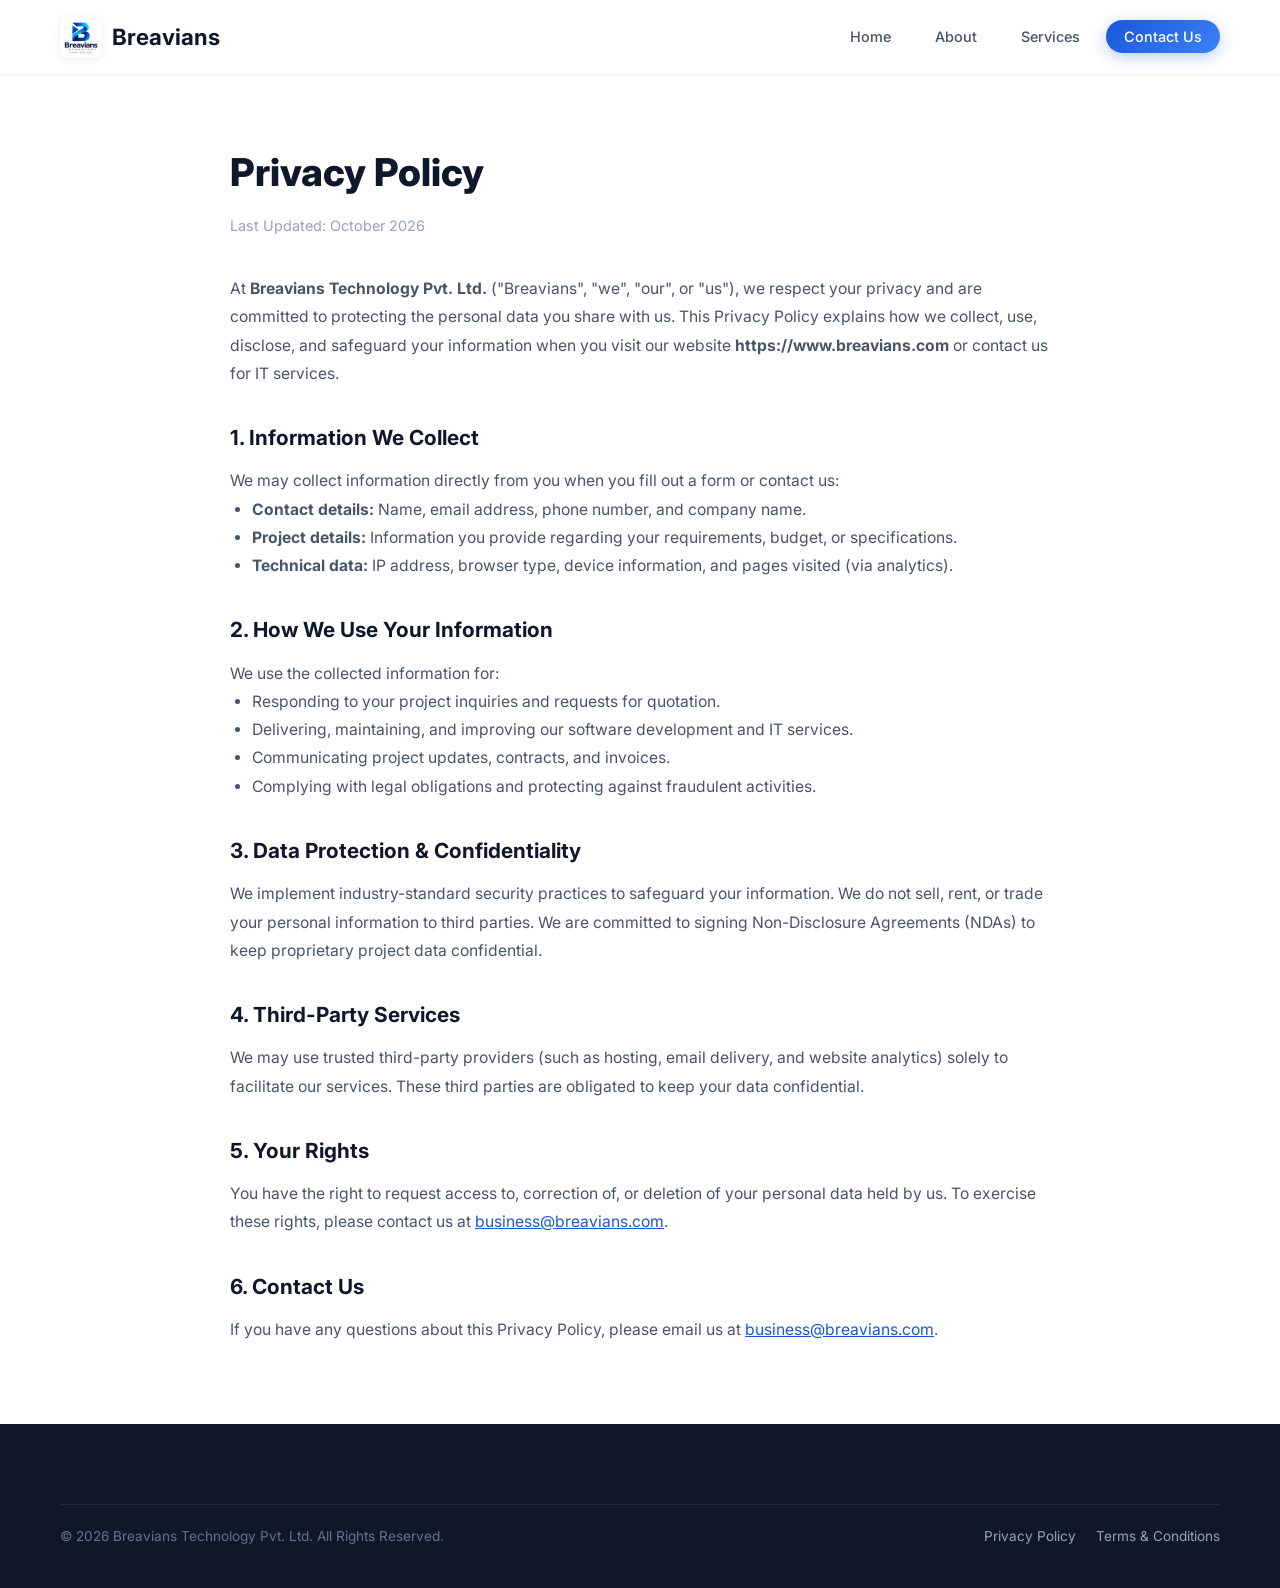
==== privacy.html @ d1aaceca "Add tech marquee, industries, 4-step process, engagement models, FAQ, SEO metadata, sitemap, robots." ====
<!DOCTYPE html>
<html lang="en">
<head>
    <meta charset="UTF-8">
    <meta name="viewport" content="width=device-width, initial-scale=1.0">
    <meta name="description" content="Privacy Policy - Breavians Technology Pvt. Ltd.">
    <title>Privacy Policy - Breavians Technology Pvt. Ltd.</title>
    <link rel="icon" type="image/png" href="images/logo.png">
    <link rel="stylesheet" href="css/style.css">
    <link rel="preconnect" href="https://fonts.googleapis.com">
    <link rel="preconnect" href="https://fonts.gstatic.com" crossorigin>
    <link href="https://fonts.googleapis.com/css2?family=Inter:wght@300;400;500;600;700;800&display=swap" rel="stylesheet">
    <link rel="stylesheet" href="https://cdnjs.cloudflare.com/ajax/libs/font-awesome/6.5.1/css/all.min.css">
</head>
<body>

    <!-- ========== NAVBAR ========== -->
    <nav class="navbar solid" id="navbar">
        <div class="container nav-container">
            <a href="index.html#home" class="logo">
                <img src="images/logo.png" alt="Breavians Technology" class="logo-img">
                <span class="logo-text">Breavians</span>
            </a>
            <ul class="nav-links" id="navLinks">
                <li><a href="index.html#home">Home</a></li>
                <li><a href="index.html#about">About</a></li>
                <li><a href="index.html#services">Services</a></li>
                <li><a href="index.html#contact" class="nav-cta">Contact Us</a></li>
            </ul>
        </div>
    </nav>

    <!-- ========== CONTENT ========== -->
    <main class="legal-page">
        <div class="container">
            <h1>Privacy Policy</h1>
            <p class="legal-updated">Last Updated: October 2026</p>

            <p>At <strong>Breavians Technology Pvt. Ltd.</strong> ("Breavians", "we", "our", or "us"), we respect your privacy and are committed to protecting the personal data you share with us. This Privacy Policy explains how we collect, use, disclose, and safeguard your information when you visit our website <strong>https://www.breavians.com</strong> or contact us for IT services.</p>

            <h2>1. Information We Collect</h2>
            <p>We may collect information directly from you when you fill out a form or contact us:</p>
            <ul>
                <li><strong>Contact details:</strong> Name, email address, phone number, and company name.</li>
                <li><strong>Project details:</strong> Information you provide regarding your requirements, budget, or specifications.</li>
                <li><strong>Technical data:</strong> IP address, browser type, device information, and pages visited (via analytics).</li>
            </ul>

            <h2>2. How We Use Your Information</h2>
            <p>We use the collected information for:</p>
            <ul>
                <li>Responding to your project inquiries and requests for quotation.</li>
                <li>Delivering, maintaining, and improving our software development and IT services.</li>
                <li>Communicating project updates, contracts, and invoices.</li>
                <li>Complying with legal obligations and protecting against fraudulent activities.</li>
            </ul>

            <h2>3. Data Protection & Confidentiality</h2>
            <p>We implement industry-standard security practices to safeguard your information. We do not sell, rent, or trade your personal information to third parties. We are committed to signing Non-Disclosure Agreements (NDAs) to keep proprietary project data confidential.</p>

            <h2>4. Third-Party Services</h2>
            <p>We may use trusted third-party providers (such as hosting, email delivery, and website analytics) solely to facilitate our services. These third parties are obligated to keep your data confidential.</p>

            <h2>5. Your Rights</h2>
            <p>You have the right to request access to, correction of, or deletion of your personal data held by us. To exercise these rights, please contact us at <a href="mailto:business@breavians.com">business@breavians.com</a>.</p>

            <h2>6. Contact Us</h2>
            <p>If you have any questions about this Privacy Policy, please email us at <a href="mailto:business@breavians.com">business@breavians.com</a>.</p>
        </div>
    </main>

    <!-- ========== FOOTER ========== -->
    <footer class="footer">
        <div class="container">
            <div class="footer-bottom">
                <p>&copy; 2026 Breavians Technology Pvt. Ltd. All Rights Reserved.</p>
                <div class="footer-legal">
                    <a href="privacy.html">Privacy Policy</a>
                    <a href="terms.html">Terms &amp; Conditions</a>
                </div>
            </div>
        </div>
    </footer>

</body>
</html>
---- css/style.css ----
/* ========== CSS VARIABLES & RESET ========== */
:root {
    --primary: #1a56db;
    --primary-light: #2563eb;
    --primary-dark: #1e40af;
    --primary-bg: #eff6ff;
    --accent: #3b82f6;
    --white: #ffffff;
    --gray-50: #f8fafc;
    --gray-100: #f1f5f9;
    --gray-200: #e2e8f0;
    --gray-300: #cbd5e1;
    --gray-400: #94a3b8;
    --gray-500: #64748b;
    --gray-600: #475569;
    --gray-700: #334155;
    --gray-800: #1e293b;
    --gray-900: #0f172a;
    --gradient: linear-gradient(135deg, var(--primary) 0%, var(--accent) 100%);
    --shadow-sm: 0 1px 3px rgba(0,0,0,0.08);
    --shadow-md: 0 4px 20px rgba(0,0,0,0.1);
    --shadow-lg: 0 10px 40px rgba(0,0,0,0.12);
    --shadow-xl: 0 20px 60px rgba(0,0,0,0.15);
    --radius-sm: 8px;
    --radius-md: 12px;
    --radius-lg: 20px;
    --radius-xl: 28px;
    --transition: all 0.3s ease;
}

*, *::before, *::after { margin: 0; padding: 0; box-sizing: border-box; }

html { scroll-behavior: smooth; scroll-padding-top: 80px; }

body {
    font-family: 'Inter', -apple-system, BlinkMacSystemFont, sans-serif;
    color: var(--gray-700);
    background: var(--white);
    line-height: 1.7;
    overflow-x: hidden;
}

a { text-decoration: none; color: inherit; transition: var(--transition); }
ul { list-style: none; }
img { max-width: 100%; display: block; }

.container {
    max-width: 1200px;
    margin: 0 auto;
    padding: 0 20px;
}

/* ========== BUTTONS ========== */
.btn {
    display: inline-flex;
    align-items: center;
    gap: 8px;
    padding: 14px 32px;
    border-radius: 50px;
    font-weight: 600;
    font-size: 0.95rem;
    cursor: pointer;
    transition: var(--transition);
    border: 2px solid transparent;
}

.btn-primary {
    background: var(--gradient);
    color: var(--white);
    box-shadow: 0 4px 15px rgba(26,86,219,0.4);
}

.btn-primary:hover {
    transform: translateY(-2px);
    box-shadow: 0 8px 25px rgba(26,86,219,0.5);
}

.btn-outline {
    border-color: var(--primary);
    color: var(--primary);
    background: transparent;
}

.btn-outline:hover {
    background: var(--primary);
    color: var(--white);
    transform: translateY(-2px);
}

.btn-lg { padding: 18px 40px; font-size: 1.05rem; }
.btn-full { width: 100%; justify-content: center; }

/* ========== GRADIENT TEXT ========== */
.gradient-text {
    background: var(--gradient);
    -webkit-background-clip: text;
    -webkit-text-fill-color: transparent;
    background-clip: text;
}

/* ========== SECTION COMMON ========== */
.section-header {
    text-align: center;
    margin-bottom: 60px;
}

.section-tag {
    display: inline-block;
    background: var(--primary-bg);
    color: var(--primary);
    padding: 6px 20px;
    border-radius: 50px;
    font-size: 0.85rem;
    font-weight: 600;
    margin-bottom: 16px;
    letter-spacing: 0.5px;
}

.section-header h2 {
    font-size: 2.5rem;
    font-weight: 800;
    color: var(--gray-900);
    margin-bottom: 16px;
}

.section-subtitle {
    font-size: 1.1rem;
    color: var(--gray-500);
    max-width: 600px;
    margin: 0 auto;
}


/* ========== NAVBAR ========== */
.navbar {
    position: fixed;
    top: 0;
    left: 0;
    right: 0;
    z-index: 1000;
    padding: 16px 0;
    transition: var(--transition);
}

.navbar.scrolled {
    background: rgba(255,255,255,0.95);
    backdrop-filter: blur(20px);
    box-shadow: var(--shadow-sm);
    padding: 10px 0;
}

.nav-container {
    display: flex;
    align-items: center;
    justify-content: space-between;
}

.logo {
    display: flex;
    align-items: center;
    gap: 10px;
    font-weight: 700;
    font-size: 1.4rem;
}

.logo-img {
    width: 42px;
    height: 42px;
    object-fit: contain;
    border-radius: var(--radius-sm);
    box-shadow: 0 2px 8px rgba(0, 0, 0, 0.08);
}

.logo-icon {
    width: 40px;
    height: 40px;
    background: var(--gradient);
    color: var(--white);
    border-radius: var(--radius-sm);
    display: flex;
    align-items: center;
    justify-content: center;
    font-weight: 800;
    font-size: 1.2rem;
}

.logo-text { color: var(--gray-900); }

.footer-brand .logo .logo-text {
    color: var(--white);
}

.footer-brand .logo-img {
    background: var(--white);
    padding: 2px;
}

.nav-links {
    display: flex;
    align-items: center;
    gap: 8px;
}

.nav-links a {
    padding: 8px 18px;
    border-radius: 50px;
    font-size: 0.9rem;
    font-weight: 500;
    color: var(--gray-600);
    transition: var(--transition);
}

.nav-links a:hover,
.nav-links a.active {
    color: var(--primary);
    background: var(--primary-bg);
}

.nav-cta {
    background: var(--gradient) !important;
    color: var(--white) !important;
    box-shadow: 0 4px 15px rgba(26,86,219,0.3);
}

.nav-cta:hover {
    transform: translateY(-2px);
    box-shadow: 0 6px 20px rgba(26,86,219,0.4) !important;
}

.hamburger {
    display: none;
    flex-direction: column;
    gap: 5px;
    background: none;
    border: none;
    cursor: pointer;
    padding: 5px;
}

.hamburger span {
    width: 25px;
    height: 2.5px;
    background: var(--gray-800);
    border-radius: 5px;
    transition: var(--transition);
}

.hamburger.active span:nth-child(1) { transform: rotate(45deg) translate(5px, 5px); }
.hamburger.active span:nth-child(2) { opacity: 0; }
.hamburger.active span:nth-child(3) { transform: rotate(-45deg) translate(5px, -5px); }


/* ========== HERO SECTION ========== */
.hero {
    min-height: 100vh;
    display: flex;
    align-items: center;
    position: relative;
    overflow: hidden;
    background: linear-gradient(135deg, #f0f7ff 0%, #e8f0fe 50%, #f8faff 100%);
    padding-top: 80px;
}

.hero-bg-shapes { position: absolute; inset: 0; pointer-events: none; }

.shape {
    position: absolute;
    border-radius: 50%;
    opacity: 0.15;
    filter: blur(60px);
}

.shape-1 {
    width: 500px; height: 500px;
    background: var(--primary);
    top: -100px; right: -100px;
}

.shape-2 {
    width: 400px; height: 400px;
    background: var(--accent);
    bottom: -100px; left: -100px;
}

.shape-3 {
    width: 300px; height: 300px;
    background: #8b5cf6;
    top: 50%; left: 50%;
    transform: translate(-50%, -50%);
}

.hero-container {
    display: grid;
    grid-template-columns: 1fr 1fr;
    gap: 60px;
    align-items: center;
    position: relative;
    z-index: 1;
}

.hero-badge {
    display: inline-block;
    background: rgba(26,86,219,0.1);
    color: var(--primary);
    padding: 8px 20px;
    border-radius: 50px;
    font-size: 0.9rem;
    font-weight: 500;
    margin-bottom: 20px;
    border: 1px solid rgba(26,86,219,0.15);
}

.hero-content h1 {
    font-size: 3.5rem;
    font-weight: 800;
    color: var(--gray-900);
    line-height: 1.15;
    margin-bottom: 20px;
}

.hero-description {
    font-size: 1.15rem;
    color: var(--gray-500);
    margin-bottom: 32px;
    max-width: 520px;
    line-height: 1.8;
}

.hero-buttons {
    display: flex;
    gap: 16px;
    margin-bottom: 40px;
    flex-wrap: wrap;
}

.hero-trust {
    display: flex;
    gap: 24px;
    flex-wrap: wrap;
}

.trust-item {
    display: flex;
    align-items: center;
    gap: 8px;
    font-size: 0.85rem;
    color: var(--gray-500);
}

.trust-item i { color: var(--primary); font-size: 0.9rem; }

/* Hero Code Window */
.hero-visual { display: flex; justify-content: center; }

.code-window {
    background: var(--gray-900);
    border-radius: var(--radius-md);
    overflow: hidden;
    box-shadow: var(--shadow-xl);
    width: 100%;
    max-width: 440px;
    transform: perspective(1000px) rotateY(-5deg) rotateX(3deg);
    transition: transform 0.5s ease;
}

.code-window:hover { transform: perspective(1000px) rotateY(0) rotateX(0); }

.code-header {
    display: flex;
    gap: 8px;
    padding: 14px 18px;
    background: rgba(255,255,255,0.06);
}

.dot { width: 12px; height: 12px; border-radius: 50%; }
.dot.red { background: #ff5f57; }
.dot.yellow { background: #febc2e; }
.dot.green { background: #28c840; }

.code-body {
    padding: 20px 24px 28px;
    font-family: 'Fira Code', 'Courier New', monospace;
    font-size: 0.85rem;
    line-height: 1.8;
}

.code-body pre { margin: 0; }
.code-body code { color: #e2e8f0; }
.code-keyword { color: #c084fc; }
.code-var { color: #67e8f9; }
.code-key { color: #93c5fd; }
.code-string { color: #86efac; }

/* Hero Scroll Indicator */
.hero-scroll {
    position: absolute;
    bottom: 30px;
    left: 50%;
    transform: translateX(-50%);
    z-index: 2;
}

.hero-scroll a {
    display: flex;
    flex-direction: column;
    align-items: center;
    gap: 8px;
    color: var(--gray-400);
    font-size: 0.8rem;
}

.mouse {
    width: 26px; height: 40px;
    border: 2px solid var(--gray-400);
    border-radius: 15px;
    display: flex;
    justify-content: center;
    padding-top: 8px;
}

.wheel {
    width: 4px; height: 8px;
    background: var(--gray-400);
    border-radius: 4px;
    animation: scroll-wheel 1.5s ease-in-out infinite;
}

@keyframes scroll-wheel {
    0% { opacity: 1; transform: translateY(0); }
    100% { opacity: 0; transform: translateY(12px); }
}


/* ========== ABOUT SECTION ========== */
.about {
    padding: 100px 0;
    background: var(--white);
}

.about-grid {
    display: grid;
    grid-template-columns: 1.2fr 0.8fr;
    gap: 60px;
    align-items: center;
}

.about-content h3 {
    font-size: 1.8rem;
    font-weight: 700;
    color: var(--gray-900);
    margin-bottom: 20px;
    line-height: 1.3;
}

.about-content > p {
    color: var(--gray-500);
    margin-bottom: 16px;
    font-size: 1rem;
}

.about-features {
    margin-top: 32px;
    display: flex;
    flex-direction: column;
    gap: 20px;
}

.about-feature {
    display: flex;
    gap: 16px;
    align-items: flex-start;
}

.feature-icon {
    width: 48px;
    height: 48px;
    min-width: 48px;
    background: var(--primary-bg);
    color: var(--primary);
    border-radius: var(--radius-sm);
    display: flex;
    align-items: center;
    justify-content: center;
    font-size: 1.2rem;
}

.about-feature h4 {
    font-size: 1rem;
    font-weight: 600;
    color: var(--gray-800);
    margin-bottom: 4px;
}

.about-feature p {
    font-size: 0.9rem;
    color: var(--gray-500);
    line-height: 1.5;
}

.about-visual { display: flex; justify-content: center; }

.about-image-wrapper { position: relative; }

.about-pattern {
    width: 280px;
    height: 280px;
    border-radius: var(--radius-lg);
    background: var(--gradient);
    opacity: 0.1;
    position: absolute;
    top: -20px;
    right: -20px;
}

.about-card {
    background: var(--white);
    border: 1px solid var(--gray-200);
    border-radius: var(--radius-lg);
    padding: 40px;
    position: relative;
    z-index: 1;
    box-shadow: var(--shadow-lg);
    max-width: 340px;
    text-align: center;
}

.about-card-icon {
    width: 64px;
    height: 64px;
    background: var(--gradient);
    color: var(--white);
    border-radius: var(--radius-md);
    display: flex;
    align-items: center;
    justify-content: center;
    font-size: 1.5rem;
    margin: 0 auto 20px;
}

.about-card h4 {
    font-size: 1.2rem;
    font-weight: 700;
    color: var(--gray-900);
    margin-bottom: 12px;
}

.about-card p {
    color: var(--gray-500);
    font-size: 0.95rem;
    line-height: 1.6;
}

/* ========== SERVICES SECTION ========== */
.services {
    padding: 100px 0;
    background: var(--gray-50);
}

.services-grid {
    display: grid;
    grid-template-columns: repeat(3, 1fr);
    gap: 28px;
}

.service-card {
    background: var(--white);
    border: 1px solid var(--gray-200);
    border-radius: var(--radius-lg);
    padding: 36px;
    transition: var(--transition);
    position: relative;
    overflow: hidden;
}

.service-card::before {
    content: '';
    position: absolute;
    top: 0;
    left: 0;
    right: 0;
    height: 4px;
    background: var(--gradient);
    transform: scaleX(0);
    transition: transform 0.4s ease;
}

.service-card:hover {
    transform: translateY(-8px);
    box-shadow: var(--shadow-lg);
    border-color: transparent;
}

.service-card:hover::before { transform: scaleX(1); }

.service-card.featured {
    border-color: var(--primary);
    background: linear-gradient(135deg, #f0f7ff 0%, #fff 100%);
}

.featured-badge {
    position: absolute;
    top: 16px;
    right: 16px;
    background: var(--gradient);
    color: var(--white);
    padding: 4px 14px;
    border-radius: 50px;
    font-size: 0.75rem;
    font-weight: 600;
}

.service-icon {
    width: 56px;
    height: 56px;
    background: var(--primary-bg);
    color: var(--primary);
    border-radius: var(--radius-md);
    display: flex;
    align-items: center;
    justify-content: center;
    font-size: 1.4rem;
    margin-bottom: 20px;
}

.service-card h3 {
    font-size: 1.2rem;
    font-weight: 700;
    color: var(--gray-900);
    margin-bottom: 12px;
}

.service-card > p {
    color: var(--gray-500);
    font-size: 0.92rem;
    margin-bottom: 20px;
    line-height: 1.6;
}

.service-features {
    margin-bottom: 20px;
    display: flex;
    flex-direction: column;
    gap: 8px;
}

.service-features li {
    display: flex;
    align-items: center;
    gap: 10px;
    font-size: 0.88rem;
    color: var(--gray-600);
}

.service-features li i {
    color: var(--primary);
    font-size: 0.75rem;
}

.service-link {
    display: inline-flex;
    align-items: center;
    gap: 6px;
    color: var(--primary);
    font-weight: 600;
    font-size: 0.9rem;
}

.service-link:hover { gap: 12px; }

/* ========== STATS SECTION ========== */
.stats {
    padding: 100px 0;
    background: var(--white);
}

.stats-grid {
    display: grid;
    grid-template-columns: repeat(4, 1fr);
    gap: 30px;
    text-align: center;
}

.stat-card {
    background: var(--gray-50);
    padding: 40px 20px;
    border-radius: var(--radius-lg);
    box-shadow: var(--shadow-sm);
    position: relative;
    overflow: hidden;
}

.stat-icon {
    font-size: 2rem;
    color: var(--primary);
    margin-bottom: 12px;
}

.stat-number,
.stat-suffix {
    display: inline-block;
}

.stat-number {
    font-size: 2.5rem;
    font-weight: 800;
    color: var(--gray-900);
    line-height: 1;
    margin-bottom: 4px;
}

.stat-suffix {
    font-size: 1.5rem;
    font-weight: 600;
    color: var(--gray-600);
    margin-left: 2px;
}

.stat-card p {
    font-size: 1rem;
    color: var(--gray-500);
    margin-top: 4px;
}

/* ========== CTA SECTION ========== */
.cta-section {
    padding: 80px 0;
    background: var(--gradient);
    color: var(--white);
    text-align: center;
}

.cta-card h2 {
    font-size: 2.2rem;
    font-weight: 800;
    margin-bottom: 20px;
}

.cta-card p {
    font-size: 1.1rem;
    margin-bottom: 30px;
    max-width: 560px;
    margin-left: auto;
    margin-right: auto;
}

/* ========== CONTACT SECTION ========== */
.contact {
    padding: 100px 0;
    background: var(--white);
}

.contact-grid {
    display: grid;
    grid-template-columns: 1fr 1.2fr;
    gap: 50px;
}

.contact-info {
    display: flex;
    flex-direction: column;
    gap: 30px;
}

.contact-card {
    display: flex;
    align-items: center;
    gap: 20px;
    background: var(--gray-50);
    padding: 20px;
    border-radius: var(--radius-md);
    transition: var(--transition);
}

.contact-card:hover {
    background: var(--primary-bg);
    color: var(--primary);
}

.contact-icon {
    font-size: 1.8rem;
    color: var(--primary);
}

.contact-socials h4 {
    margin-bottom: 12px;
    font-size: 1rem;
    color: var(--gray-800);
}

.social-links a {
    display: inline-block;
    margin-right: 12px;
    font-size: 1.4rem;
    color: var(--gray-600);
    transition: var(--transition);
}

.social-links a:hover {
    color: var(--primary);
    transform: translateY(-2px);
}

/* Contact Form */
.contact-form {
    background: var(--gray-50);
    padding: 30px;
    border-radius: var(--radius-lg);
    box-shadow: var(--shadow-sm);
}

.form-row {
    display: flex;
    gap: 20px;
    flex-wrap: wrap;
    margin-bottom: 20px;
}

.form-group {
    flex: 1;
    display: flex;
    flex-direction: column;
    gap: 6px;
}

.form-group label {
    font-size: 0.9rem;
    font-weight: 600;
    color: var(--gray-800);
}

.form-group input,
.form-group select,
.form-group textarea {
    padding: 12px 16px;
    border: 1px solid var(--gray-300);
    border-radius: var(--radius-sm);
    font-size: 0.95rem;
    background: var(--white);
    transition: var(--transition);
}

.form-group input:focus,
.form-group select:focus,
.form-group textarea:focus {
    border-color: var(--primary);
    outline: none;
    box-shadow: 0 0 0 3px rgba(26,86,219,0.1);
}

/* ========== FOOTER ========== */
.footer {
    background: var(--gray-900);
    color: var(--gray-200);
    padding: 80px 0 40px;
    font-size: 0.95rem;
}

.footer-grid {
    display: grid;
    grid-template-columns: repeat(4, 1fr);
    gap: 30px;
    margin-bottom: 40px;
}

.footer-brand .logo {
    margin-bottom: 14px;
}

.footer-brand p {
    font-size: 0.9rem;
    line-height: 1.6;
    margin-bottom: 20px;
    color: var(--gray-300);
}

.footer-links h4 {
    font-size: 1rem;
    margin-bottom: 12px;
    color: var(--gray-100);
}

.footer-links ul li {
    margin-bottom: 8px;
}

.footer-links a {
    color: var(--gray-400);
    transition: var(--transition);
}

.footer-links a:hover {
    color: var(--primary);
}

.footer-bottom {
    text-align: center;
    border-top: 1px solid var(--gray-800);
    padding-top: 20px;
    font-size: 0.85rem;
    color: var(--gray-500);
}

/* ========== SCROLL REVEAL ANIMATION ========== */
[data-animate] {
    opacity: 0;
    transform: translateY(30px);
    transition: opacity 0.8s ease, transform 0.8s ease;
}

[data-animate].visible {
    opacity: 1;
    transform: translateY(0);
}

/* ========== RESPONSIVE BREAKPOINTS ========== */
@media (max-width: 1024px) {
    .hero-container { grid-template-columns: 1fr; text-align: center; }
    .about-grid { grid-template-columns: 1fr; }
    .services-grid { grid-template-columns: repeat(2, 1fr); }
    .stats-grid { grid-template-columns: repeat(2, 1fr); }
    .contact-grid { grid-template-columns: 1fr; }
    .footer-grid { grid-template-columns: repeat(2, 1fr); }
}

@media (max-width: 768px) {
    .navbar .nav-links { display: none; flex-direction: column; background: var(--white); position: absolute; top: 100%; left: 0; right: 0; padding: 20px; box-shadow: var(--shadow-md); }
    .navbar .nav-links.active { display: flex; }
    .hamburger { display: flex; }
    .hero { padding-top: 100px; }
    .hero-content h1 { font-size: 2.8rem; }
    .services-grid { grid-template-columns: 1fr; }
    .stats-grid { grid-template-columns: 1fr; }
    .footer-grid { grid-template-columns: 1fr; }
}

@media (max-width: 480px) {
    .hero-content h1 { font-size: 2.2rem; }
    .hero-description { font-size: 1rem; }
    .btn { padding: 12px 24px; font-size: 0.9rem; }
    .section-header h2 { font-size: 2rem; }
    .footer { padding: 60px 0 20px; }
}


/* =====================================================
   NEW SECTIONS: Tech strip, Industries, Process,
   Why Us, Engagement, FAQ, Consent, Back-to-top, Legal
   ===================================================== */

/* ---------- Technologies marquee ---------- */
.tech-strip {
    padding: 48px 0;
    background: var(--white);
    border-bottom: 1px solid var(--gray-100);
    overflow: hidden;
}

.tech-strip-title {
    text-align: center;
    font-size: 0.85rem;
    font-weight: 600;
    letter-spacing: 1.5px;
    text-transform: uppercase;
    color: var(--gray-400);
    margin-bottom: 28px;
}

.marquee {
    position: relative;
    overflow: hidden;
    -webkit-mask-image: linear-gradient(to right, transparent, #000 8%, #000 92%, transparent);
    mask-image: linear-gradient(to right, transparent, #000 8%, #000 92%, transparent);
}

.marquee-track {
    display: flex;
    width: max-content;
    animation: marquee-scroll 45s linear infinite;
}

.marquee:hover .marquee-track { animation-play-state: paused; }

.marquee-group {
    display: flex;
    gap: 16px;
    padding-right: 16px;
}

.tech-item {
    display: flex;
    align-items: center;
    gap: 10px;
    padding: 10px 20px;
    background: var(--gray-50);
    border: 1px solid var(--gray-200);
    border-radius: 50px;
    white-space: nowrap;
    font-size: 0.9rem;
    font-weight: 500;
    color: var(--gray-600);
    filter: grayscale(100%);
    opacity: 0.75;
    transition: var(--transition);
}

.tech-item:hover {
    filter: grayscale(0);
    opacity: 1;
    border-color: var(--primary);
    color: var(--gray-900);
}

.tech-item img { width: 26px; height: 26px; object-fit: contain; }

@keyframes marquee-scroll {
    from { transform: translateX(0); }
    to { transform: translateX(-50%); }
}

@media (prefers-reduced-motion: reduce) {
    .marquee-track { animation: none; flex-wrap: wrap; width: auto; justify-content: center; }
}

/* ---------- Industries ---------- */
.industries { padding: 100px 0; background: var(--white); }

.industries-grid {
    display: grid;
    grid-template-columns: repeat(4, 1fr);
    gap: 20px;
}

.industry-card {
    display: flex;
    align-items: center;
    gap: 14px;
    padding: 22px 24px;
    background: var(--gray-50);
    border: 1px solid var(--gray-200);
    border-radius: var(--radius-md);
    font-weight: 600;
    color: var(--gray-800);
    transition: var(--transition);
}

.industry-card i {
    width: 44px;
    height: 44px;
    min-width: 44px;
    display: flex;
    align-items: center;
    justify-content: center;
    background: var(--primary-bg);
    color: var(--primary);
    border-radius: var(--radius-sm);
    font-size: 1.1rem;
}

.industry-card:hover {
    transform: translateY(-4px);
    box-shadow: var(--shadow-md);
    border-color: transparent;
    background: var(--white);
}

/* ---------- Process ---------- */
.process { padding: 100px 0; background: var(--gray-50); }

.process-grid {
    display: grid;
    grid-template-columns: repeat(4, 1fr);
    gap: 28px;
    position: relative;
}

.process-step {
    position: relative;
    background: var(--white);
    border: 1px solid var(--gray-200);
    border-radius: var(--radius-lg);
    padding: 36px 28px 30px;
    transition: var(--transition);
}

.process-step:hover { transform: translateY(-6px); box-shadow: var(--shadow-lg); }

.step-number {
    position: absolute;
    top: 18px;
    right: 22px;
    font-size: 2.6rem;
    font-weight: 800;
    line-height: 1;
    color: var(--primary-bg);
    -webkit-text-stroke: 1px rgba(26,86,219,0.25);
}

.step-icon {
    width: 56px;
    height: 56px;
    background: var(--gradient);
    color: var(--white);
    border-radius: var(--radius-md);
    display: flex;
    align-items: center;
    justify-content: center;
    font-size: 1.3rem;
    margin-bottom: 20px;
    box-shadow: 0 6px 18px rgba(26,86,219,0.3);
}

.process-step h3 { font-size: 1.15rem; font-weight: 700; color: var(--gray-900); margin-bottom: 10px; }
.process-step p { font-size: 0.92rem; color: var(--gray-500); line-height: 1.6; }

/* ---------- Why us (reuses .stats cards) ---------- */
#why-us { background: var(--white); }

.stat-card { text-align: center; transition: var(--transition); }
.stat-card:hover { transform: translateY(-6px); box-shadow: var(--shadow-md); background: var(--white); }

.why-title {
    font-size: 1.15rem;
    font-weight: 700;
    color: var(--gray-900);
    margin-bottom: 8px;
}

.stat-card p { font-size: 0.92rem; line-height: 1.6; }

/* ---------- Engagement models ---------- */
.engagement { padding: 100px 0; background: var(--gray-50); }

.engagement-grid {
    display: grid;
    grid-template-columns: repeat(3, 1fr);
    gap: 28px;
}

.engagement-card {
    position: relative;
    background: var(--white);
    border: 1px solid var(--gray-200);
    border-radius: var(--radius-lg);
    padding: 36px;
    transition: var(--transition);
}

.engagement-card:hover { transform: translateY(-8px); box-shadow: var(--shadow-lg); }

.engagement-card.featured {
    border: 2px solid var(--primary);
    background: linear-gradient(135deg, #f0f7ff 0%, #fff 100%);
}

.engagement-card h3 { font-size: 1.25rem; font-weight: 700; color: var(--gray-900); margin-bottom: 12px; }
.engagement-card > p { color: var(--gray-500); font-size: 0.92rem; margin-bottom: 20px; line-height: 1.6; }

/* ---------- FAQ ---------- */
.faq { padding: 100px 0; background: var(--white); }

.faq-list {
    max-width: 820px;
    margin: 0 auto;
    display: flex;
    flex-direction: column;
    gap: 14px;
}

.faq-item {
    background: var(--gray-50);
    border: 1px solid var(--gray-200);
    border-radius: var(--radius-md);
    padding: 0 24px;
    transition: var(--transition);
}

.faq-item[open] { background: var(--white); border-color: var(--primary); box-shadow: var(--shadow-sm); }

.faq-item summary {
    list-style: none;
    cursor: pointer;
    padding: 20px 32px 20px 0;
    font-weight: 600;
    color: var(--gray-900);
    position: relative;
}

.faq-item summary::-webkit-details-marker { display: none; }

.faq-item summary::after {
    content: '+';
    position: absolute;
    right: 0;
    top: 50%;
    transform: translateY(-50%);
    font-size: 1.5rem;
    font-weight: 400;
    color: var(--primary);
    transition: transform 0.3s ease;
}

.faq-item[open] summary::after { transform: translateY(-50%) rotate(45deg); }

.faq-item p { padding-bottom: 20px; color: var(--gray-500); font-size: 0.95rem; line-height: 1.7; }

/* ---------- Contact form consent ---------- */
.form-consent {
    display: flex;
    align-items: flex-start;
    gap: 10px;
    margin: 4px 0 20px;
    font-size: 0.85rem;
    color: var(--gray-500);
    cursor: pointer;
}

.form-consent input { margin-top: 4px; accent-color: var(--primary); width: 16px; height: 16px; flex-shrink: 0; }
.form-consent a { color: var(--primary); text-decoration: underline; }

.contact-card a { color: inherit; }

/* ---------- Footer legal ---------- */
.footer-bottom {
    display: flex;
    justify-content: space-between;
    align-items: center;
    flex-wrap: wrap;
    gap: 12px;
}

.footer-legal { display: flex; gap: 20px; }
.footer-legal a { color: var(--gray-400); }
.footer-legal a:hover { color: var(--white); }

/* ---------- Back to top ---------- */
.back-to-top {
    position: fixed;
    right: 24px;
    bottom: 24px;
    width: 46px;
    height: 46px;
    border-radius: 50%;
    background: var(--gradient);
    color: var(--white);
    display: flex;
    align-items: center;
    justify-content: center;
    box-shadow: 0 6px 20px rgba(26,86,219,0.4);
    opacity: 0;
    visibility: hidden;
    transform: translateY(20px);
    transition: var(--transition);
    z-index: 900;
}

.back-to-top.show { opacity: 1; visibility: visible; transform: translateY(0); }
.back-to-top:hover { transform: translateY(-3px); }

/* ---------- Legal pages ---------- */
.legal-page { padding: 140px 0 80px; background: var(--white); }
.legal-page .container { max-width: 860px; }
.legal-page h1 { font-size: 2.4rem; font-weight: 800; color: var(--gray-900); margin-bottom: 8px; }
.legal-page .legal-updated { color: var(--gray-400); font-size: 0.9rem; margin-bottom: 36px; }
.legal-page h2 { font-size: 1.3rem; font-weight: 700; color: var(--gray-900); margin: 32px 0 12px; }
.legal-page p, .legal-page li { color: var(--gray-600); font-size: 0.98rem; line-height: 1.8; }
.legal-page ul { list-style: disc; padding-left: 22px; margin-bottom: 12px; }
.legal-page a { color: var(--primary); text-decoration: underline; }
.navbar.solid { background: rgba(255,255,255,0.97); box-shadow: var(--shadow-sm); }

/* ---------- Responsive for new sections ---------- */
@media (max-width: 1024px) {
    .industries-grid { grid-template-columns: repeat(2, 1fr); }
    .process-grid { grid-template-columns: repeat(2, 1fr); }
    .engagement-grid { grid-template-columns: 1fr; max-width: 520px; margin: 0 auto; }
}

@media (max-width: 768px) {
    .process-grid { grid-template-columns: 1fr; }
    .footer-bottom { justify-content: center; text-align: center; }
    .industries, .process, .engagement, .faq { padding: 70px 0; }
}

@media (max-width: 480px) {
    .industries-grid { grid-template-columns: 1fr; }
    .tech-item { padding: 8px 16px; font-size: 0.85rem; }
}
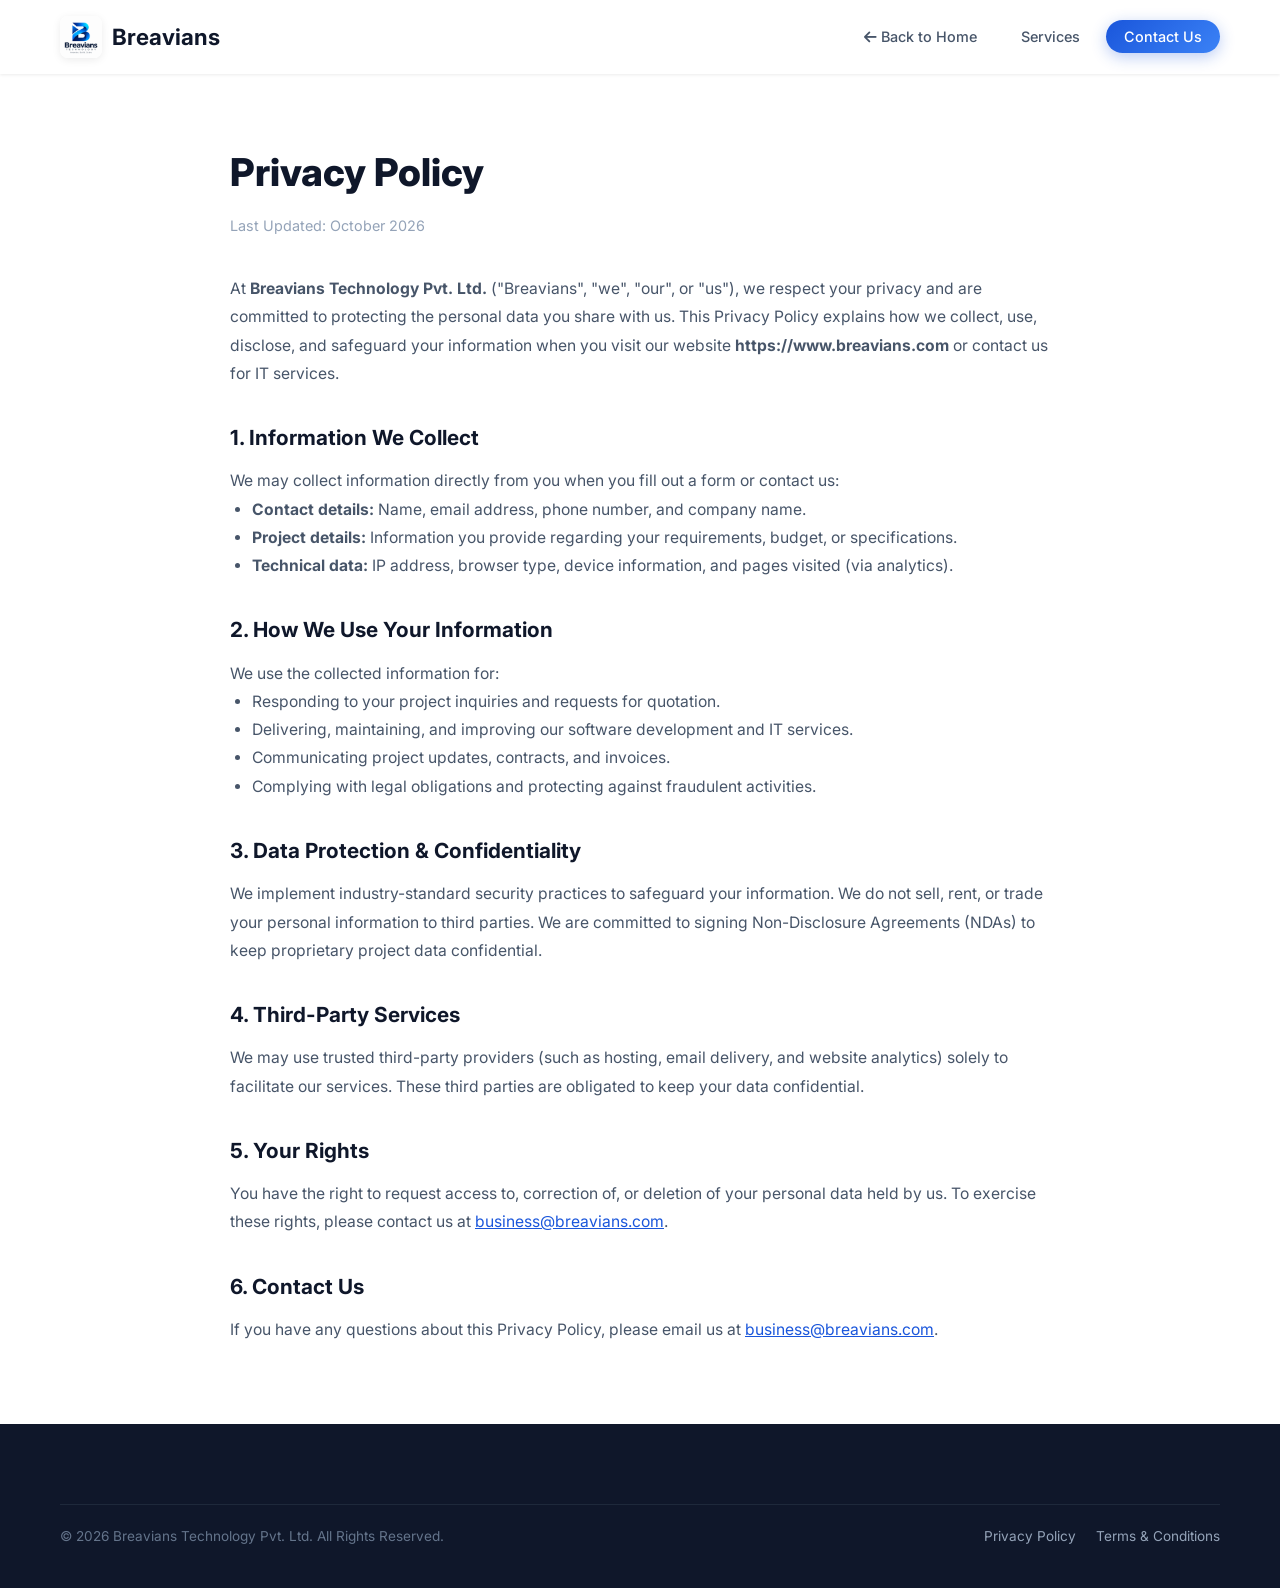
==== commit d78bd140: "Polish branding: Add crisp favicon, 3rd contact card, official motto in hero, and set all social lin" ====
--- a/privacy.html
+++ b/privacy.html
@@ -5,7 +5,8 @@
     <meta name="viewport" content="width=device-width, initial-scale=1.0">
     <meta name="description" content="Privacy Policy - Breavians Technology Pvt. Ltd.">
     <title>Privacy Policy - Breavians Technology Pvt. Ltd.</title>
-    <link rel="icon" type="image/png" href="images/logo.png">
+    <link rel="icon" type="image/png" href="images/favicon.png">
+    <link rel="apple-touch-icon" href="images/favicon.png">
     <link rel="stylesheet" href="css/style.css">
     <link rel="preconnect" href="https://fonts.googleapis.com">
     <link rel="preconnect" href="https://fonts.gstatic.com" crossorigin>
@@ -21,9 +22,8 @@
                 <img src="images/logo.png" alt="Breavians Technology" class="logo-img">
                 <span class="logo-text">Breavians</span>
             </a>
-            <ul class="nav-links" id="navLinks">
-                <li><a href="index.html#home">Home</a></li>
-                <li><a href="index.html#about">About</a></li>
+            <ul class="nav-links" id="navLinks" style="display: flex;">
+                <li><a href="index.html#home"><i class="fas fa-arrow-left"></i> Back to Home</a></li>
                 <li><a href="index.html#services">Services</a></li>
                 <li><a href="index.html#contact" class="nav-cta">Contact Us</a></li>
             </ul>
